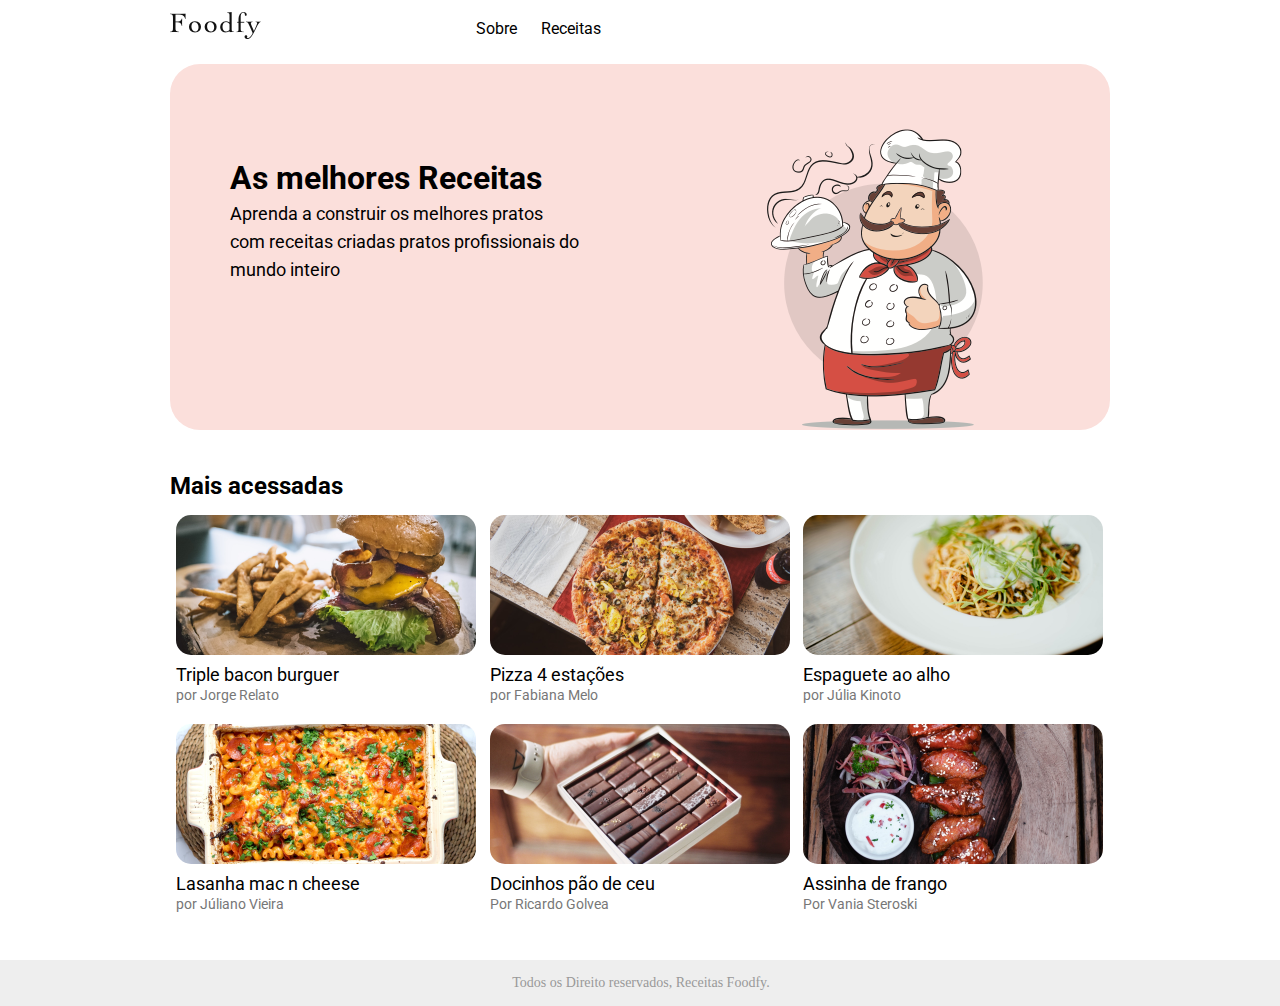
==== index.html @ c5a46036 "Pagina home" ====
<!DOCTYPE html>
<html>
    <head>
        <title>Foodfy</title>
        <link rel="stylesheet" href="styles.css">

    </head>

    <body>
        <div id="conteiner-principal">
            <header>
                <img src="img/logo.png" alt="Logo foodfy">

                <div id="links">
                    <a href="\">Sobre</a>
                    <a href="\">Receitas</a>
                </div>
            </header>

            <div id="banner">
                <div id="text-area-banner">
                    <p id="title-banner">As melhores Receitas</p>
                    <p id="text-banner">Aprenda a construir os melhores pratos com receitas criadas pratos
                        profissionais do mundo inteiro
                    </p>
                </div>

                <div id="img-banner">
                    <img src="img/chef.png" alt="">
                </div>
            </div>

            <section id="area-receitas">
                <p>Mais acessadas</p>

                <div class="card-receitas">
                    <div class="card" id="burger">
                        <img src="img/burger.png" alt="img triple bacon burguer">
                        <p class="name-card">Triple bacon burguer</p>
                        <p class="autor-card">por Jorge Relato</p>
                    </div>
                    
                    <div class="card" id="pizza">
                        <img src="img/pizza.png" alt="img pizza 4 estações">
                        <p class="name-card">Pizza 4 estações</p>
                        <p class="autor-card">por Fabiana Melo</p>
                    </div>

                    <div class="card" id="espaguete">
                        <img src="img/espaguete.png" alt="img espaguete ao alho">
                        <p class="name-card">Espaguete ao alho</p>
                        <p class="autor-card">por Júlia Kinoto</p>
                    </div>

                    <div class="card" id="lasanha">
                        <img src="img/lasanha.png" alt="img lasanha mac n cheese">
                        <p class="name-card">Lasanha mac n cheese</p>
                        <p class="autor-card">por Júliano Vieira</p>
                    </div>

                    <div class="card" id="doce">
                        <img src="img/doce.png" alt="img docinhos pão de ceu">
                        <p class="name-card">Docinhos pão de ceu</p>
                        <p class="autor-card">Por Ricardo Golvea</p>
                    </div>

                    <div class="card" id="assinha">
                        <img src="img/asinhas.png" alt="img assinha de frango">
                        <p class="name-card">Assinha de frango</p>
                        <p class="autor-card">Por Vania Steroski</p>
                    </div>
                </div>
                
            </section>
        </div>  
        
        <footer>
            <p>Todos os Direito reservados, Receitas Foodfy.</p>
        </footer>
    </body>
</html>
---- styles.css ----
@import url('https://fonts.googleapis.com/css2?family=Roboto:wght@100;300;400;700&display=swap');

*{
    margin: 0px;
    padding: 0px;
}

#conteiner-principal{
    width: 940px;
    margin: 0 auto;
    font-family: 'Roboto', sans-serif;
}

header{
    display: grid;
    grid-template-columns: 1fr 3fr;
}

header img{
    width: 90.6px;
    height: 26.9px;
    margin-top: 5%;
}

header #links{
    margin-left: 8.7%;
    width: 300px;
    margin-top: 2.7%;
}

header #links a{
    font-size: 16px;
    line-height: 19px;
    text-decoration: none;
    color: black;
    margin: 10px;
}

#banner{
    width: 940px;
    height: 366px;
    background-color:#FBDFDB;
    border-radius: 30px;
    margin-top: 2.7%;
    display: grid;
    grid-template-columns: 1fr 1fr;
}

#text-area-banner{
    width: 350px;
    margin: 18% auto;
    padding: 10px;
}

#title-banner{
    font-size: 32px;
    line-height: 38px;
    font-weight: bold;
    margin-bottom: 0.9%;
}

#text-banner{
    font-size: 18px;
    line-height: 28px;
    font-weight: 400;
}

#img-banner{
    margin: 0 auto;
}

#img-banner img{
    margin-top: 65px;
}

#area-receitas{
    margin: 4.5% auto;
}


#area-receitas p:first-child{
    font-size: 24px;
    line-height: 28px;
    font-weight: bold;
}

.card-receitas{
    display: grid;
    grid-template-columns: 1fr 1fr 1fr;
}

.card{
    width: 300px;
    padding: 2%;
    margin-top: 2.7%;
    cursor: pointer;

}

.card img{
    width: 100%;
    height: 140px;
    border-radius: 15px;
}

.name-card{
    font-size: 18px;
    line-height: 21px;
    font-weight: 400;
    margin-top: 1.8%;
}

.autor-card{
    font-size:14px;
    line-height: 16px;
    color: #777777;
    margin-top: 0.5%;
}

footer{
    width: 97.8%;
    padding: 15px;
    background-color: #eeeeee;
}

footer p{
    color: #999999;
    font-size: 14px;
    line-height: 16px;
    text-align: center;
}
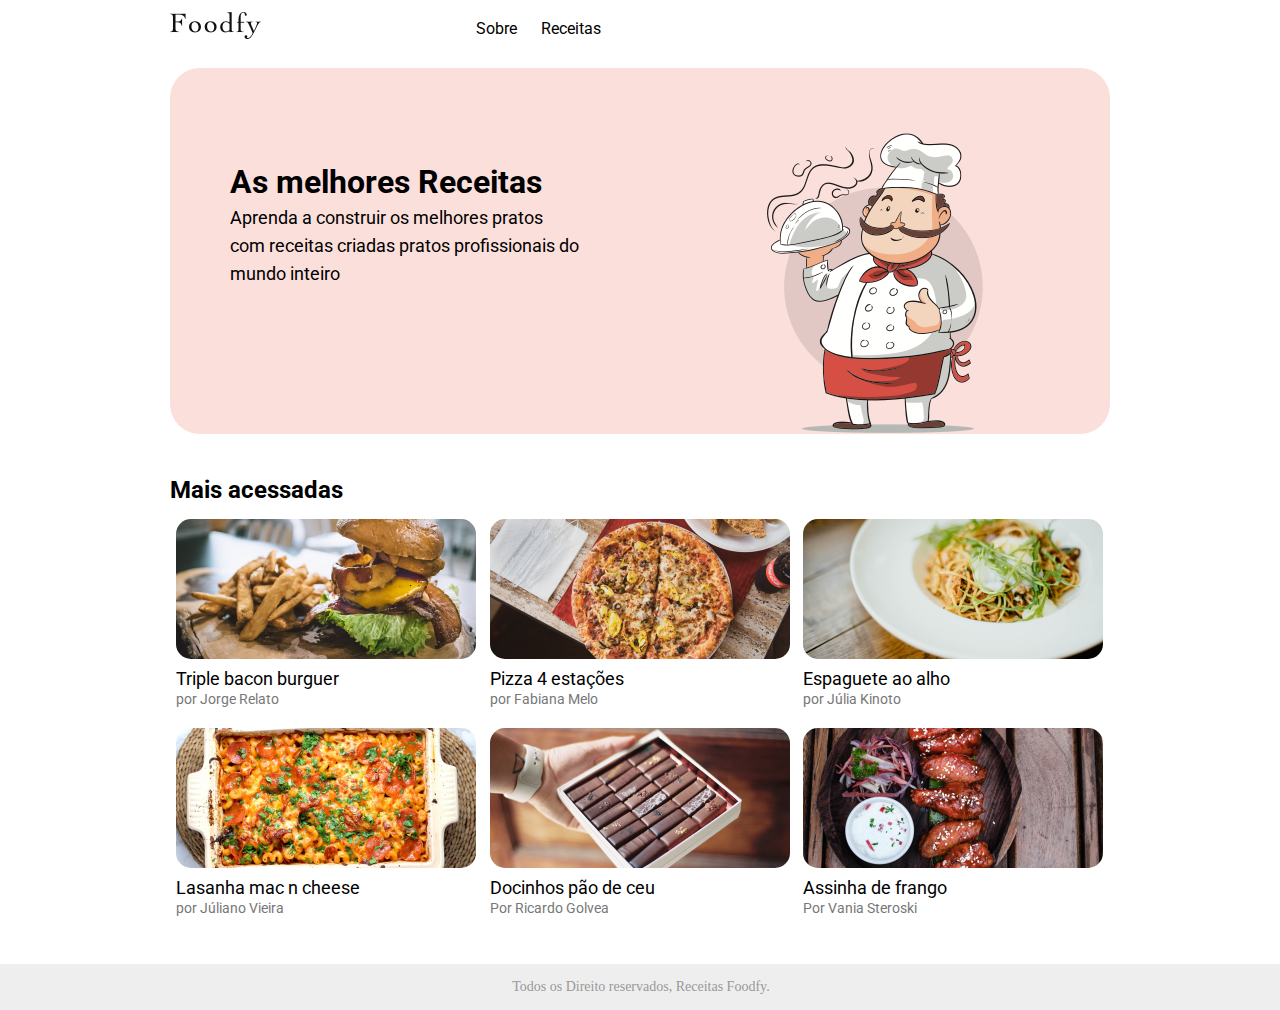
==== commit f8efdd57: "adicionando scripts e atualizando as paginas" ====
--- a/index.html
+++ b/index.html
@@ -9,11 +9,11 @@
     <body>
         <div id="conteiner-principal">
             <header>
-                <img src="img/logo.png" alt="Logo foodfy">
+                <a href="index.html"><img src="img/logo.png" alt="Logo foodfy"></a>
 
                 <div id="links">
-                    <a href="\">Sobre</a>
-                    <a href="\">Receitas</a>
+                    <a href="Sobre.html">Sobre</a>
+                    <a href="receitas.html">Receitas</a>
                 </div>
             </header>
 
@@ -64,7 +64,7 @@
                         <p class="autor-card">Por Ricardo Golvea</p>
                     </div>
 
-                    <div class="card" id="assinha">
+                    <div class="card" id="asinhas">
                         <img src="img/asinhas.png" alt="img assinha de frango">
                         <p class="name-card">Assinha de frango</p>
                         <p class="autor-card">Por Vania Steroski</p>
@@ -72,10 +72,30 @@
                 </div>
                 
             </section>
-        </div>  
+        </div> 
+        
+        <div class="modal-overlay">
+            <div class="modal">
+                <div class="img-modal-area">
+                    <img id="img-modal" src="" alt="">
+                </div>
+
+                <div class="text-img-modal">
+                    <p id="name-card"></p>
+                    <p id="name-autor"></p>
+                </div>
+
+                <div id="close-modal">
+                    <p>Fechar Modal</p>
+                </div>
+            </div>
+    </div>
         
         <footer>
             <p>Todos os Direito reservados, Receitas Foodfy.</p>
         </footer>
+
+        <script src="/scripts.js"></script>
+
     </body>
 </html>--- a/styles.css
+++ b/styles.css
@@ -128,4 +128,113 @@
     font-size: 14px;
     line-height: 16px;
     text-align: center;
+}
+
+
+/**==Pag Sobre==*/
+
+#Sobre-Content{
+    margin-bottom: 4.6%;
+}
+
+#Sobre-Content h1{
+    margin-top: 4.6%;
+    font-size: 24px;
+    line-height: 28px;
+    font-weight: bold;
+    color: #111111;
+}
+
+#Sobre-Content p{
+    font-size: 18px;
+    line-height: 28px;
+    font-weight: normal;
+    color: #444444;
+    margin-top: 1.8%;
+    text-align: justify;
+}
+
+#Sobre-Content h3{
+    margin-top: 2.7%;
+    font-size: 20px;
+    line-height: 24px;
+    color: #111111;
+    font-weight: bold;
+}
+
+
+/**==syler-pag-atual==*/
+
+.pag-atual{
+    font-weight: bold;
+}
+
+/**==Modal==*/
+
+.modal-overlay{
+    width: 100%;
+    height: 100%;
+    position: fixed;
+    top: 0;
+    background-color: rgba(0, 0, 0, 0.705);
+    opacity: 0;
+    visibility: hidden;
+}
+
+.modal-overlay .modal{
+    width: 660px;
+    height: 413px;
+    background-color: white;
+    margin: 30vh auto;
+    border-radius: 16px;
+    position: relative;
+}
+
+
+.modal-overlay .modal .img-modal-area{
+    width: 600px;
+    height: 200px;
+    margin: 0 auto;
+    position: relative;
+    border-radius: 15px;
+}
+
+.modal-overlay .modal img{
+    position: absolute;
+    width: 100%;
+    height: 98%;
+    border-radius: 15px;
+    margin-top: 15px;
+}
+
+.text-img-modal{
+    margin: 20px auto;
+    text-align: center;
+    font-size: 24px;
+    line-height: 28px;
+    font-weight: 400;
+}
+
+#name-autor{
+    font-size: 18px;
+    line-height: 21px;
+    color: #777777;
+    margin-top: 5px;
+}
+
+#close-modal{
+    font-size: 16px;
+    line-height: 19px;
+    text-align: center;
+    color: #999999;
+    margin-top: 60px;
+    cursor: pointer;
+}
+
+
+/**==Modal actived==*/
+
+.modal-overlay.actived{
+    opacity: 1;
+    visibility: visible;
 }